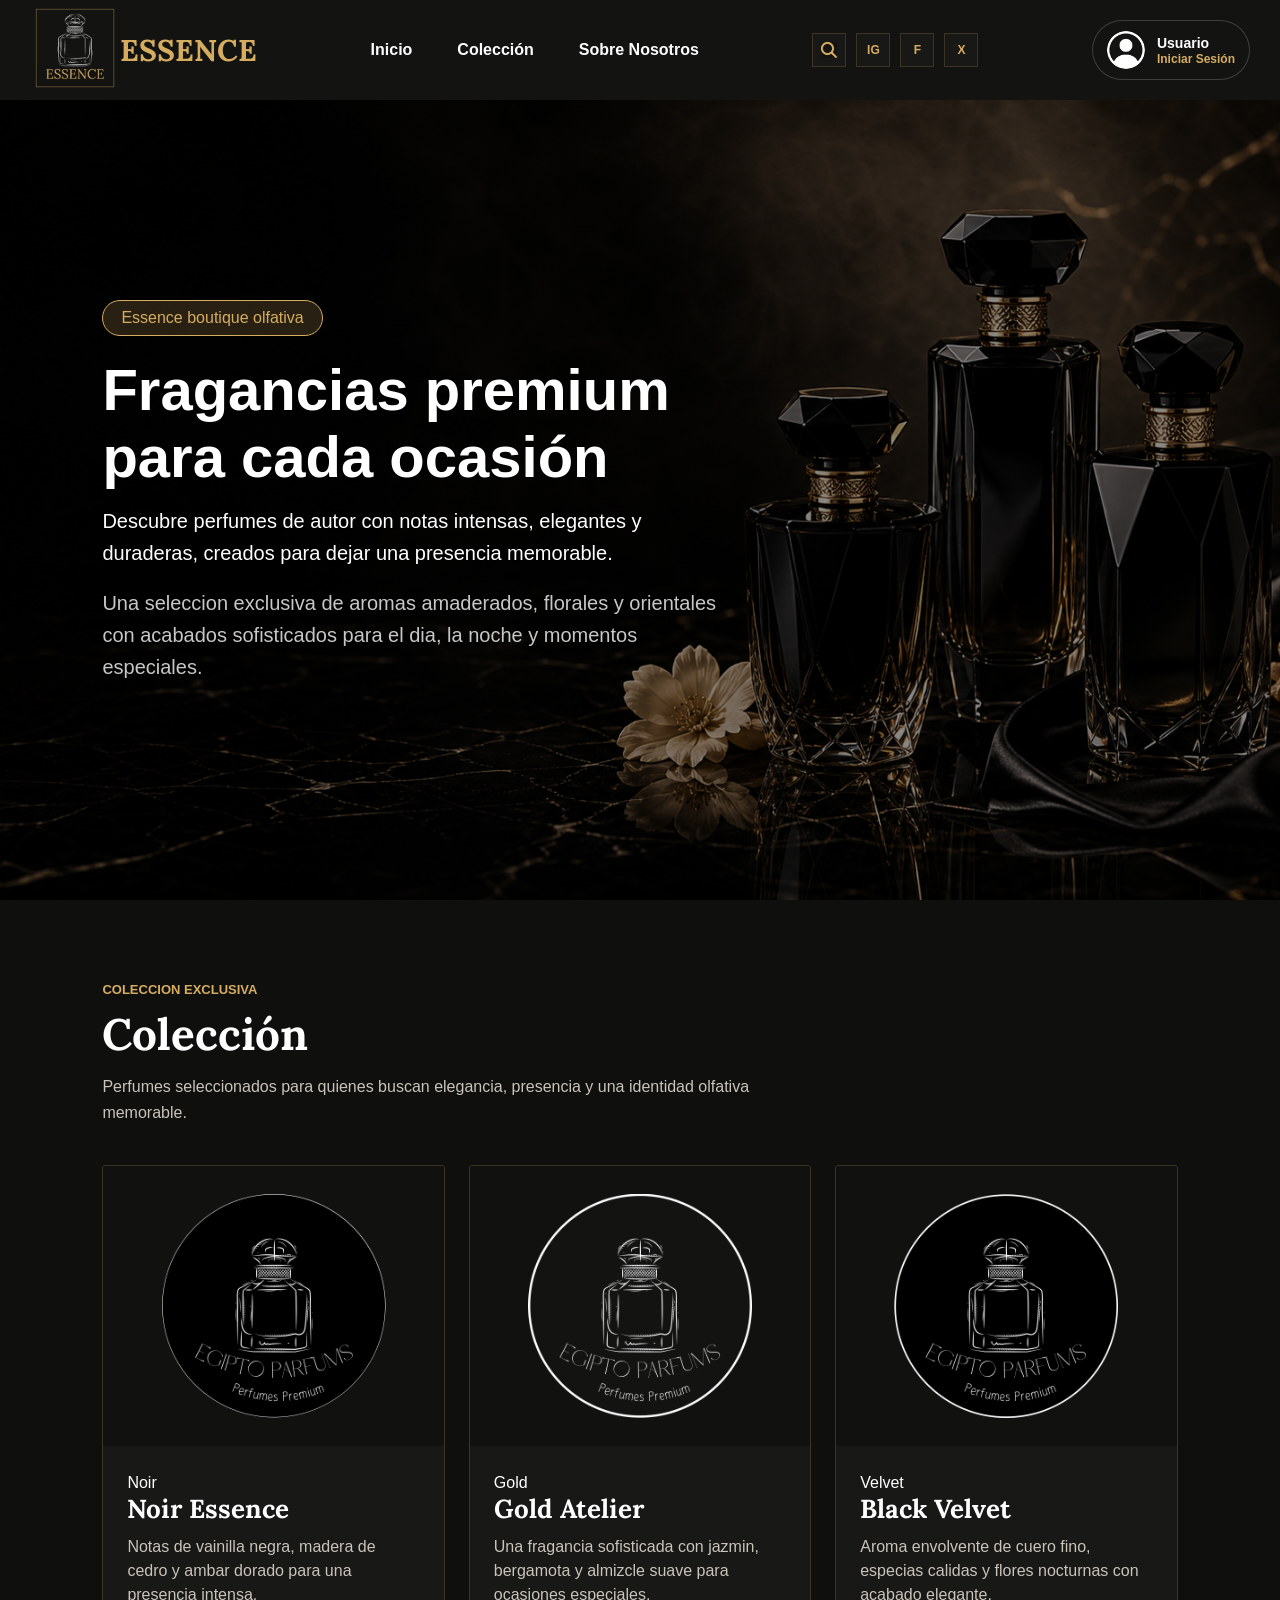
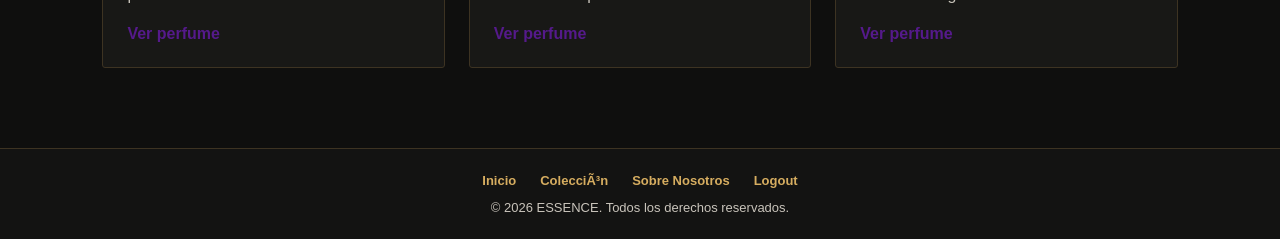
==== src/main/webapp/contacto.html @ ef6ab477 "first commit" ====
<!DOCTYPE html>
<html lang="en">
<head>
    <meta charset="UTF-8">
    <meta name="viewport" content="width=device-width, initial-scale=1.0">
    <title>Mahmoud Parfums</title>
    <link rel="stylesheet" href="css/style.css">
    <link rel="preconnect" href="https://fonts.googleapis.com">
    <link rel="preconnect" href="https://fonts.gstatic.com" crossorigin>
    <link href="https://fonts.googleapis.com/css2?family=Lora:ital,wght@0,400..700;1,400..700&display=swap" rel="stylesheet">
</head>
<body>
    
    <header>
        <nav>
            <div class="logo">
                <a href="">
                    <img src="assets/logo.png">
                </a>
                <a href=""><h2>ESSENCE</h2></a>
            </div>
            <div class="nav-links">
                <a href="">Inicio</a>
                <a href="">Colección</a>
                <a href="">Sobre Nosotros</a>
            </div>
            <div class="top-icons">
                <a href="https://www.google.com" aria-label="Buscar en Google">
                    <img src="assets/lupa.png" alt="Buscar" class="search-icon">
                </a>
                <a href="https://www.instagram.com" aria-label="Instagram">IG</a>
                <a href="https://www.facebook.com" aria-label="Facebook">F</a>
                <a href="https://www.x.com" aria-label="X">X</a>
            </div>
            <div class="perfil">
                <img src="assets/IconoPerfil.png" alt="Icono de perfil">
                <div class="perfil-info">
                    <h4>Usuario</h4>
                    <a href="login.html">Iniciar Sesión</a>
                </div>
            </div>
        </nav>

        <section class="hero">
            <div class="hero-content">
                <div class="tag">
                    Essence boutique olfativa
                </div>

                <h1>Fragancias premium para cada ocasión</h1>

                <p>
                    Descubre perfumes de autor con notas intensas, elegantes y duraderas, creados para dejar una presencia memorable.
                </p>

                <p style="color: #ffffffc7;">
                    Una seleccion exclusiva de aromas amaderados, florales y orientales con acabados sofisticados para el dia, la noche y momentos especiales.
                </p>

            </div>
        </section>
    </header>

    <main>
        <section class="coleccion" id="coleccion">
            <div class="section-title">
                <span>Coleccion exclusiva</span>
                <h2>Colección</h2>
                <p>Perfumes seleccionados para quienes buscan elegancia, presencia y una identidad olfativa memorable.</p>
            </div>

            <div class="cards-coleccion">
                <article class="card-perfume">
                    <img src="assets/LogoPerfume.png" alt="Perfume Noir Essence">
                    <div class="card-info">
                        <span>Noir</span>
                        <h3>Noir Essence</h3>
                        <p>Notas de vainilla negra, madera de cedro y ambar dorado para una presencia intensa.</p>
                        <a href="">Ver perfume</a>
                    </div>
                </article>

                <article class="card-perfume">
                    <img src="assets/LogoPerfume1.png" alt="Perfume Gold Atelier">
                    <div class="card-info">
                        <span>Gold</span>
                        <h3>Gold Atelier</h3>
                        <p>Una fragancia sofisticada con jazmin, bergamota y almizcle suave para ocasiones especiales.</p>
                        <a href="">Ver perfume</a>
                    </div>
                </article>

                <article class="card-perfume">
                    <img src="assets/LogoPerfume (1).png" alt="Perfume Black Velvet">
                    <div class="card-info">
                        <span>Velvet</span>
                        <h3>Black Velvet</h3>
                        <p>Aroma envolvente de cuero fino, especias calidas y flores nocturnas con acabado elegante.</p>
                        <a href="">Ver perfume</a>
                    </div>
                </article>
            </div>
        </section>
    </main>

    <footer class="footer">
        <div class="footer-menu">
            <a href="index.html">Inicio</a>
            <a href="index.html#coleccion">ColecciÃ³n</a>
            <a href="contacto.html">Sobre Nosotros</a>
            <a href="login.html">Logout</a>
        </div>
        <p>&copy; 2026 ESSENCE. Todos los derechos reservados.</p>
    </footer>
</body>
</html>
---- src/main/webapp/css/style.css ----
* {
  margin: 0;
  padding: 0;
  box-sizing: border-box;
}

body {
  font-family: Verdana, Geneva, Tahoma, sans-serif;
}

nav {
  display: flex;
  flex-direction: row;
  align-items: center;
  justify-content: space-between;

  width: 100%;
  height: 100px;
  background-color: #131312;
  position: relative;
  padding: 30px;
}

a {
  text-decoration: none;
  font-weight: bold;
}

.logo {
  display: flex;
  align-items: center;
}
.logo img {
  width: 90px;
  object-fit: contain;
}
.logo h2 {
  font-family: "Lora";
  color: #d6ad60;
  font-size: 30px;
}

.nav-links {
  list-style: none;
  display: flex;
  gap: 45px;
  margin: 0;
  padding: 0;
}

.nav-links a {
  color: white;
  
}

.top-icons {
  display: flex;
  align-items: center;
  gap: 10px;
}

.top-icons a {
  width: 34px;
  height: 34px;
  display: flex;
  align-items: center;
  justify-content: center;
  color: #d6ad60;
  border: 1px solid #3d3322;
  background-color: #181816;
  font-size: 12px;
}

.search-icon {
  width: 16px;
  height: 16px;
  object-fit: contain;
}


.perfil {
  display: flex;
  flex-direction: row;
  align-items: center;
  gap: 12px;
  min-width: 150px;
  padding: 10px 14px;
  border: 1px solid #ffffff2e;
  border-radius: 999px;
  background-color: #131312;
}

.perfil img {
  width: 38px;
  height: 38px;
  object-fit: contain;
  border-radius: 50%;
  background-color: #131312;
}

.perfil-info {
  display: flex;
  flex-direction: column;
  gap: 3px;
  line-height: 1;
}

.perfil-info h4 {
  color: white;
  font-size: 14px;
}

.perfil-info a {
  color: #d6ad60;
  font-size: 12px;
  font-weight: bold;
}

.hero {
  min-height: calc(100vh - 100px);

  background-image: linear-gradient(#00000073, #00000073),
                    url("../assets/banner-perfumes-negros-elegantes.png");
  background-size: cover;
  background-position: center;

  display: flex;
  align-items: center;
  justify-content: flex-start;

  color: white;
  text-align: left;
  padding: 0 8%;
}

.hero-content {
  max-width: 620px;
  padding: 20px 0;
}

.tag {
  display: inline-block;
  padding: 8px 18px;
  margin-bottom: 20px;

  color: #d6ad60;
  border: 1px solid #d6ad60;
  border-radius: 999px;
  background-color: #d6ad602e;
}

.hero h1 {
  font-size: 58px;
  margin-bottom: 15px;
}

.hero p {
  font-size: 20px;
  line-height: 1.6;
  margin-bottom: 18px;
}

.coleccion {
  padding: 80px 8%;
  background-color: #0f0f0e;
  color: white;
}

.section-title {
  max-width: 680px;
  margin-bottom: 40px;
}

.section-title span {
  color: #d6ad60;
  font-weight: bold;
  text-transform: uppercase;
  font-size: 13px;
}

.section-title h2 {
  font-family: "Lora";
  font-size: 44px;
  margin: 8px 0 12px;
}

.section-title p {
  color: #c9c4bb;
  line-height: 1.6;
}

.cards-coleccion {
  display: grid;
  grid-template-columns: repeat(3, 1fr);
  gap: 24px;
}

.card-perfume {
  background-color: #181816;
  border: 1px solid #3d3322;
  border-radius: 3px;
  overflow: hidden;
}

.card-perfume img {
  width: 100%;
  height: 280px;
  object-fit: contain;
  padding: 28px;
  background-color: #111110;
}

.card-info {
  padding: 24px;
}

.card-info h3 {
  font-family: "Lora";
  font-size: 26px;
  margin-bottom: 10px;
}

.card-info p {
  color: #c9c4bb;
  line-height: 1.5;
  margin-bottom: 18px;
}

.card-compra {
  display: flex;
  align-items: center;
  justify-content: space-between;
  gap: 16px;
}

.card-compra .precio {
  margin-bottom: 0;
  color: #d6ad60;
  font-size: 20px;
  font-weight: bold;
}

.card-compra button {
  padding: 10px 18px;
  color: #131312;
  border: none;
  background-color: #d6ad60;
  font-weight: bold;
  cursor: pointer;
}

.footer {
  padding: 24px 8%;
  color: #c9c4bb;
  background-color: #131312;
  border-top: 1px solid #3d3322;
  text-align: center;
}

.footer-menu {
  display: flex;
  justify-content: center;
  gap: 24px;
  margin-bottom: 12px;
  flex-wrap: wrap;
}

.footer-menu a {
  color: #d6ad60;
  font-size: 13px;
}

.footer p {
  font-size: 13px;
}
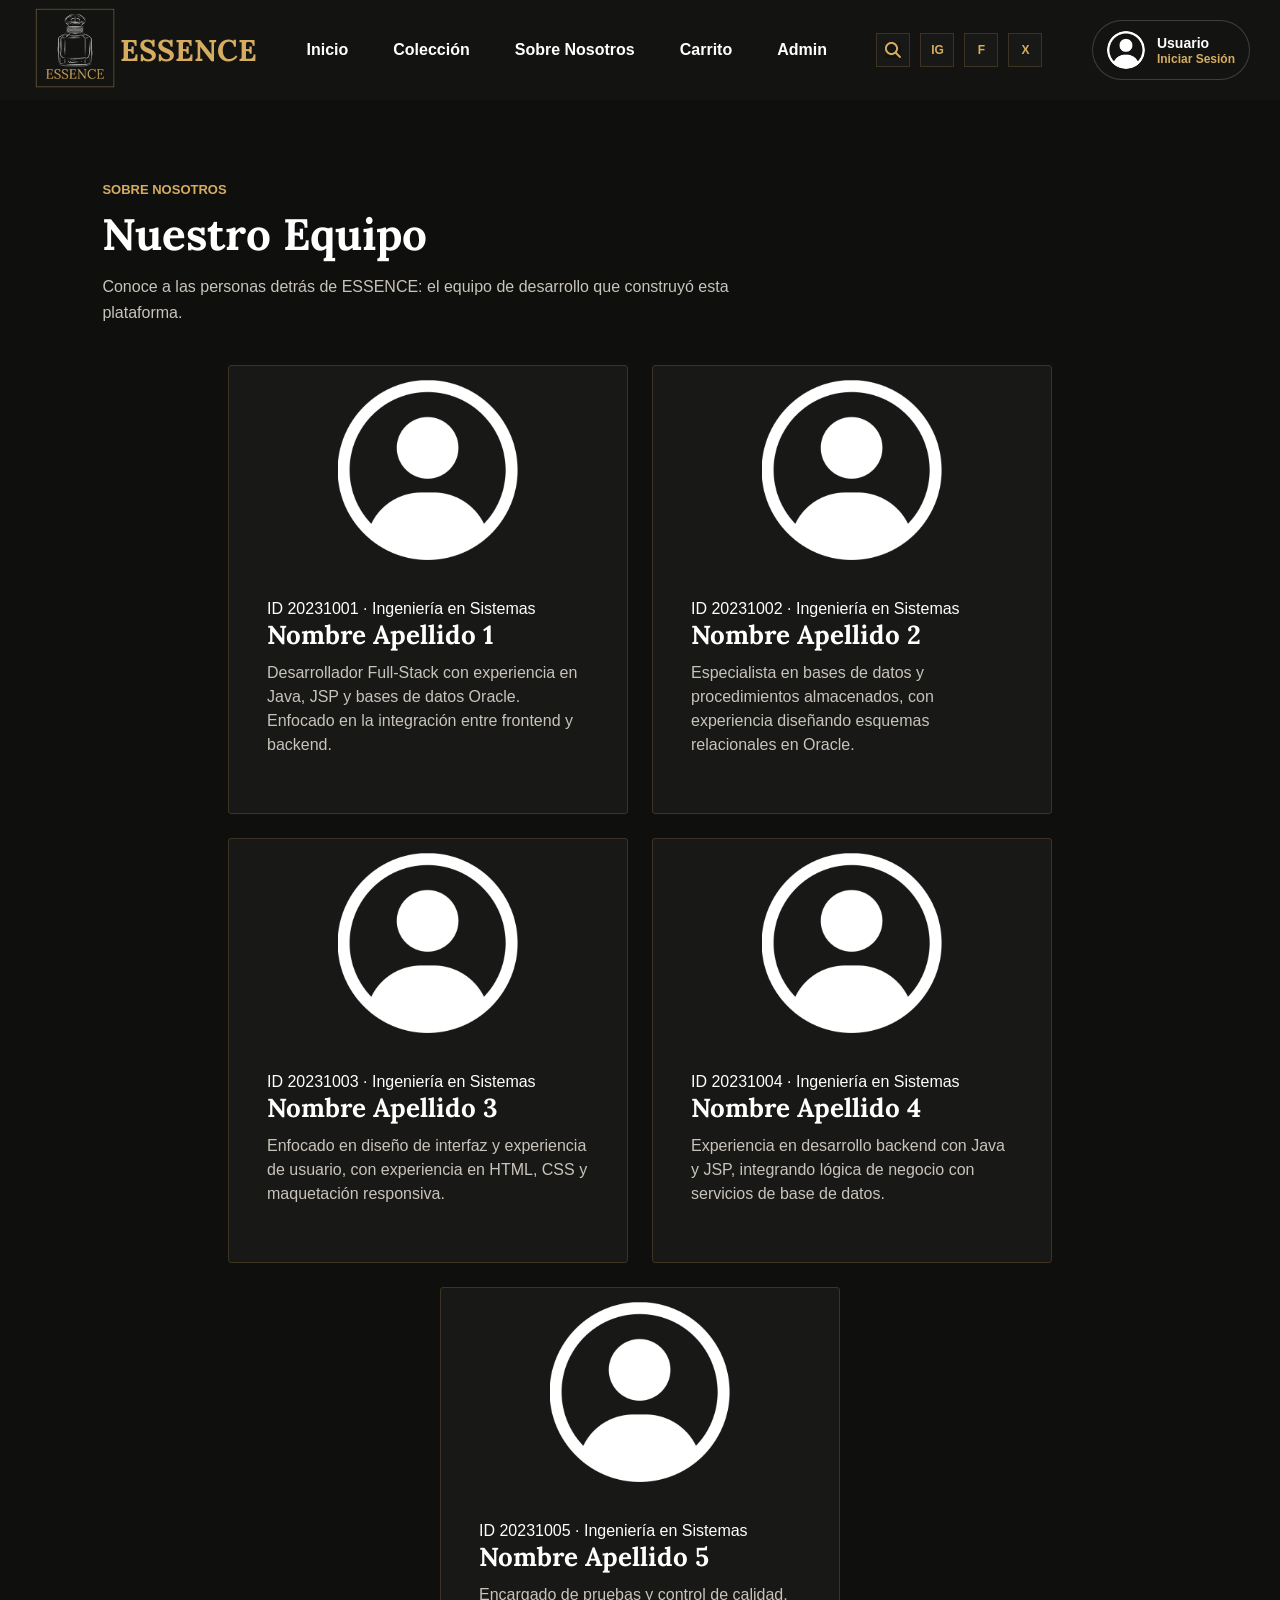
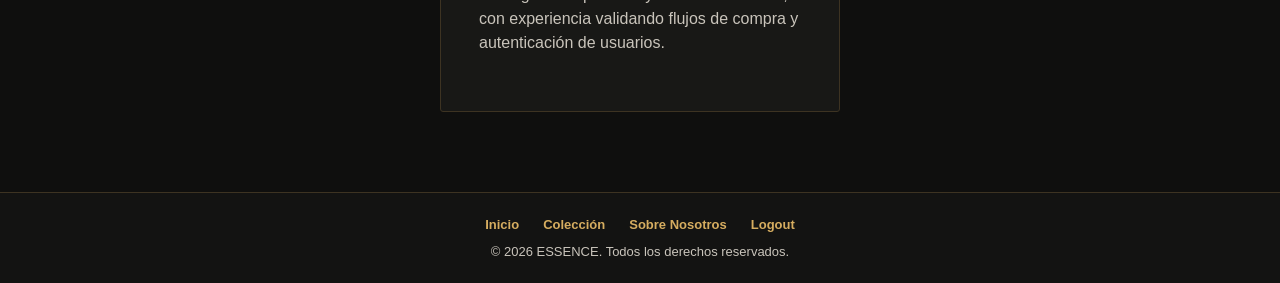
==== commit bfe3c537: "final final" ====
--- a/src/main/webapp/contacto.html
+++ b/src/main/webapp/contacto.html
@@ -14,23 +14,25 @@
     <header>
         <nav>
             <div class="logo">
-                <a href="">
+                <a href="index.jsp">
                     <img src="assets/logo.png">
                 </a>
-                <a href=""><h2>ESSENCE</h2></a>
+                <a href="index.jsp"><h2>ESSENCE</h2></a>
             </div>
             <div class="nav-links">
-                <a href="">Inicio</a>
-                <a href="">Colección</a>
-                <a href="">Sobre Nosotros</a>
+                <a href="index.jsp">Inicio</a>
+                <a href="productos.jsp">Colección</a>
+                <a href="contacto.html">Sobre Nosotros</a>
+                <a href="carrito.jsp">Carrito</a>
+                <a href="admin.jsp">Admin</a>
             </div>
             <div class="top-icons">
-                <a href="https://www.google.com" aria-label="Buscar en Google">
+                <a href="https://www.google.com">
                     <img src="assets/lupa.png" alt="Buscar" class="search-icon">
                 </a>
-                <a href="https://www.instagram.com" aria-label="Instagram">IG</a>
-                <a href="https://www.facebook.com" aria-label="Facebook">F</a>
-                <a href="https://www.x.com" aria-label="X">X</a>
+                <a href="https://www.instagram.com">IG</a>
+                <a href="https://www.facebook.com">F</a>
+                <a href="https://www.x.com">X</a>
             </div>
             <div class="perfil">
                 <img src="assets/IconoPerfil.png" alt="Icono de perfil">
@@ -40,63 +42,59 @@
                 </div>
             </div>
         </nav>
-
-        <section class="hero">
-            <div class="hero-content">
-                <div class="tag">
-                    Essence boutique olfativa
-                </div>
-
-                <h1>Fragancias premium para cada ocasión</h1>
-
-                <p>
-                    Descubre perfumes de autor con notas intensas, elegantes y duraderas, creados para dejar una presencia memorable.
-                </p>
-
-                <p style="color: #ffffffc7;">
-                    Una seleccion exclusiva de aromas amaderados, florales y orientales con acabados sofisticados para el dia, la noche y momentos especiales.
-                </p>
-
-            </div>
-        </section>
     </header>
 
     <main>
-        <section class="coleccion" id="coleccion">
+        <section class="coleccion">
             <div class="section-title">
-                <span>Coleccion exclusiva</span>
-                <h2>Colección</h2>
-                <p>Perfumes seleccionados para quienes buscan elegancia, presencia y una identidad olfativa memorable.</p>
+                <span>Sobre Nosotros</span>
+                <h2>Nuestro Equipo</h2>
+                <p>Conoce a las personas detrás de ESSENCE: el equipo de desarrollo que construyó esta plataforma.</p>
             </div>
 
-            <div class="cards-coleccion">
-                <article class="card-perfume">
-                    <img src="assets/LogoPerfume.png" alt="Perfume Noir Essence">
+            <div class="cards-coleccion-perfiles">
+                <article class="cards-perfiles">
+                    <img src="assets/IconoPerfil.png" alt="Foto de Nombre Apellido 1">
                     <div class="card-info">
-                        <span>Noir</span>
-                        <h3>Noir Essence</h3>
-                        <p>Notas de vainilla negra, madera de cedro y ambar dorado para una presencia intensa.</p>
-                        <a href="">Ver perfume</a>
+                        <span>ID 20231001 · Ingeniería en Sistemas</span>
+                        <h3>Nombre Apellido 1</h3>
+                        <p>Desarrollador Full-Stack con experiencia en Java, JSP y bases de datos Oracle. Enfocado en la integración entre frontend y backend.</p>
                     </div>
                 </article>
 
-                <article class="card-perfume">
-                    <img src="assets/LogoPerfume1.png" alt="Perfume Gold Atelier">
+                <article class="cards-perfiles">
+                    <img src="assets/IconoPerfil.png" alt="Foto de Nombre Apellido 2">
                     <div class="card-info">
-                        <span>Gold</span>
-                        <h3>Gold Atelier</h3>
-                        <p>Una fragancia sofisticada con jazmin, bergamota y almizcle suave para ocasiones especiales.</p>
-                        <a href="">Ver perfume</a>
+                        <span>ID 20231002 · Ingeniería en Sistemas</span>
+                        <h3>Nombre Apellido 2</h3>
+                        <p>Especialista en bases de datos y procedimientos almacenados, con experiencia diseñando esquemas relacionales en Oracle.</p>
                     </div>
                 </article>
 
-                <article class="card-perfume">
-                    <img src="assets/LogoPerfume (1).png" alt="Perfume Black Velvet">
+                <article class="cards-perfiles">
+                    <img src="assets/IconoPerfil.png" alt="Foto de Nombre Apellido 3">
                     <div class="card-info">
-                        <span>Velvet</span>
-                        <h3>Black Velvet</h3>
-                        <p>Aroma envolvente de cuero fino, especias calidas y flores nocturnas con acabado elegante.</p>
-                        <a href="">Ver perfume</a>
+                        <span>ID 20231003 · Ingeniería en Sistemas</span>
+                        <h3>Nombre Apellido 3</h3>
+                        <p>Enfocado en diseño de interfaz y experiencia de usuario, con experiencia en HTML, CSS y maquetación responsiva.</p>
+                    </div>
+                </article>
+
+                <article class="cards-perfiles">
+                    <img src="assets/IconoPerfil.png" alt="Foto de Nombre Apellido 4">
+                    <div class="card-info">
+                        <span>ID 20231004 · Ingeniería en Sistemas</span>
+                        <h3>Nombre Apellido 4</h3>
+                        <p>Experiencia en desarrollo backend con Java y JSP, integrando lógica de negocio con servicios de base de datos.</p>
+                    </div>
+                </article>
+
+                <article class="cards-perfiles">
+                    <img src="assets/IconoPerfil.png" alt="Foto de Nombre Apellido 5">
+                    <div class="card-info">
+                        <span>ID 20231005 · Ingeniería en Sistemas</span>
+                        <h3>Nombre Apellido 5</h3>
+                        <p>Encargado de pruebas y control de calidad, con experiencia validando flujos de compra y autenticación de usuarios.</p>
                     </div>
                 </article>
             </div>
@@ -105,10 +103,10 @@
 
     <footer class="footer">
         <div class="footer-menu">
-            <a href="index.html">Inicio</a>
-            <a href="index.html#coleccion">ColecciÃ³n</a>
+            <a href="index.jsp">Inicio</a>
+            <a href="productos.jsp">Colección</a>
             <a href="contacto.html">Sobre Nosotros</a>
-            <a href="login.html">Logout</a>
+            <a href="logout.jsp">Logout</a>
         </div>
         <p>&copy; 2026 ESSENCE. Todos los derechos reservados.</p>
     </footer>
--- a/src/main/webapp/css/style.css
+++ b/src/main/webapp/css/style.css
@@ -7,7 +7,9 @@
 body {
   font-family: Verdana, Geneva, Tahoma, sans-serif;
 }
-
+/* ------------------------------------------------------------------------
+    SECCIÓN DE NAVEGACIÓN
+    -----------------------------------------------------------------------*/
 nav {
   display: flex;
   flex-direction: row;
@@ -116,6 +118,10 @@
   font-weight: bold;
 }
 
+/* ------------------------------------------------------------------------
+    HERO
+    -----------------------------------------------------------------------*/
+
 .hero {
   min-height: calc(100vh - 100px);
 
@@ -159,6 +165,11 @@
   line-height: 1.6;
   margin-bottom: 18px;
 }
+
+
+/* ------------------------------------------------------------------------
+    SECCIÓN DE COLECCIÓN DE PRODUCTOS
+    -----------------------------------------------------------------------*/
 
 .coleccion {
   padding: 80px 8%;
@@ -204,8 +215,8 @@
 
 .card-perfume img {
   width: 100%;
-  height: 280px;
-  object-fit: contain;
+  height: 280;
+  object-fit: cover;
   padding: 28px;
   background-color: #111110;
 }
@@ -249,6 +260,340 @@
   cursor: pointer;
 }
 
+
+/* ------------------------------------------------------------------------
+    COLECCIÓN DE CARDS DE LOS INTEGRANTES DEL PROYECTO
+    -----------------------------------------------------------------------*/
+
+.cards-coleccion-perfiles {
+    display: flex;
+    flex-wrap: wrap;
+    justify-content: center;
+    gap: 24px;
+}
+.cards-perfiles {
+    flex: 0 0 400px;
+    background-color: #181816;
+    border: 1px solid #3d3322;
+    border-radius: 3px;
+    padding: 14px;
+}
+.cards-perfiles img {
+    width: 180px;
+    height: 180px;
+    object-fit: cover;
+    display: block;
+    margin: 0 auto 16px;
+}
+
+
+/* ------------------------------------------------------------------------
+    SECCIÓN DE NOTICIAS
+    -----------------------------------------------------------------------*/
+
+.news {
+  background-color: #1b1b19;
+  color: white;
+  padding: 80px 8%;
+}
+
+.news-collection {
+  display: grid;
+  grid-template-columns: repeat(3, 1fr);
+  gap: 24px;
+}
+.news-cards {
+  display: flex;
+  flex-direction: column;
+  background-color: #181816;
+  border: 1px solid #3d3322;
+  border-radius: 3px;
+  overflow: hidden;
+}
+.news-info {
+  display: flex;
+  flex-direction: column;
+  flex: 1;
+  padding: 20px;
+}
+.news-info span {
+  color: #d6ad60;
+  font-weight: bold;
+  text-transform: uppercase;
+  font-size: 13px;
+}
+.news-info h3 {
+  font-family: "Lora";
+  font-size: 21px;
+  line-height: 1.3;
+  margin: 10px 0 12px;
+}
+
+.news-info p {
+  color: #c9c4bb;
+  line-height: 1.5;
+  font-size: 14px;
+  margin-bottom: 18px;
+}
+.news-cards img {
+  height: 200px;
+  position: relative;
+  object-fit: cover;
+}
+.news-info a {
+  color: #d6ad60;
+  font-weight: bold;
+  font-size: 13px;
+  margin-top: auto;
+}
+
+/* ------------------------------------------------------------------------
+    SECCION DE CARRITO DE COMPRAS
+    -----------------------------------------------------------------------*/
+
+.cart {
+  height: 100vh;
+  background-color: #0f0f0e;
+  color: white;
+  padding: 80px 8%;
+}
+
+.cart-body {
+  display: grid;
+  grid-template-columns: 2fr 1fr;
+  gap: 24px;
+  align-items: start;
+}
+
+.cart-items {
+  display: flex;
+  flex-direction: column;
+  gap: 16px;
+}
+
+.cart-item {
+  display: flex;
+  align-items: center;
+  gap: 20px;
+  background-color: #181816;
+  border: 1px solid #3d3322;
+  border-radius: 3px;
+  padding: 20px;
+}
+
+.cart-item img {
+  width: 80px;
+  height: 80px;
+  object-fit: cover;
+  background-color: #111110;
+  border-radius: 2px;
+  padding: 8px;
+}
+
+.cart-item-info {
+  flex: 1;
+}
+
+.cart-item-info h3 {
+  font-family: "Lora";
+  font-size: 20px;
+  margin-bottom: 6px;
+}
+
+.cart-item-info p {
+  color: #c9c4bb;
+  font-size: 14px;
+  margin-bottom: 8px;
+}
+
+.cart-item-precio {
+  color: #d6ad60;
+  font-weight: bold;
+}
+
+.cart-item-qty {
+  display: flex;
+  align-items: center;
+  gap: 10px;
+}
+
+.cart-item-qty button {
+  width: 32px;
+  height: 32px;
+  background-color: #131312;
+  border: 1px solid #3d3322;
+  color: #d6ad60;
+  font-weight: bold;
+  cursor: pointer;
+}
+
+.cart-item-qty span {
+  min-width: 18px;
+  text-align: center;
+  font-weight: bold;
+}
+
+.cart-item-total {
+  display: flex;
+  flex-direction: column;
+  align-items: flex-end;
+  gap: 8px;
+}
+
+.cart-item-total strong {
+  font-size: 18px;
+}
+
+.cart-item-remove {
+  background: none;
+  border: none;
+  color: #e2726c;
+  font-size: 16px;
+  cursor: pointer;
+}
+
+.cart-resumen {
+  background-color: #181816;
+  border: 1px solid #3d3322;
+  border-radius: 3px;
+  padding: 28px;
+}
+
+.cart-resumen h3 {
+  font-family: "Lora";
+  font-size: 24px;
+  margin-bottom: 20px;
+}
+
+.resumen-linea {
+  display: flex;
+  justify-content: space-between;
+  padding: 10px 0;
+  border-bottom: 1px solid #3d3322;
+  color: #c9c4bb;
+}
+
+.resumen-total {
+  border-top: 1px solid #3d3322;
+  border-bottom: none;
+  margin-top: 4px;
+  padding-top: 16px;
+  font-size: 20px;
+  font-weight: bold;
+  color: #d6ad60;
+}
+
+.btn-pagar {
+  width: 100%;
+  padding: 14px;
+  margin-top: 20px;
+  background-color: #d6ad60;
+  color: #131312;
+  border: none;
+  border-radius: 2px;
+  font-weight: bold;
+  font-size: 15px;
+  cursor: pointer;
+}
+
+.cart-seguir {
+  display: block;
+  text-align: center;
+  margin-top: 14px;
+  color: #d6ad60;
+  font-size: 14px;
+}
+
+.cart-vacio,
+.cart-mensaje {
+  text-align: center;
+  padding: 60px 0;
+  color: #c9c4bb;
+}
+
+.cart-vacio a,
+.cart-mensaje a {
+  color: #d6ad60;
+  font-weight: bold;
+}
+
+/* ------------------------------------------------------------------------
+    SECCION DE ORDENES (ADMIN)
+    -----------------------------------------------------------------------*/
+
+.ordenes-lista {
+  display: flex;
+  flex-direction: column;
+  gap: 16px;
+}
+
+.orden-card {
+  background-color: #181816;
+  border: 1px solid #3d3322;
+  border-radius: 3px;
+  padding: 24px;
+}
+
+.orden-header {
+  display: flex;
+  justify-content: space-between;
+  align-items: flex-start;
+  border-bottom: 1px solid #3d3322;
+  padding-bottom: 16px;
+  margin-bottom: 16px;
+}
+
+.orden-id {
+  display: block;
+  color: #d6ad60;
+  font-weight: bold;
+  text-transform: uppercase;
+  font-size: 12px;
+  margin-bottom: 4px;
+}
+
+.orden-header h3 {
+  font-family: "Lora";
+  font-size: 22px;
+}
+
+.orden-fecha {
+  display: block;
+  color: #c9c4bb;
+  font-size: 13px;
+  margin-top: 4px;
+}
+
+.orden-total {
+  display: flex;
+  flex-direction: column;
+  align-items: flex-end;
+  gap: 4px;
+  color: #c9c4bb;
+  font-size: 13px;
+}
+
+.orden-total strong {
+  color: #d6ad60;
+  font-size: 22px;
+}
+
+.orden-items {
+  display: flex;
+  flex-direction: column;
+  gap: 8px;
+}
+
+.orden-item-linea {
+  display: flex;
+  justify-content: space-between;
+  color: #c9c4bb;
+  font-size: 14px;
+}
+
+/* ------------------------------------------------------------------------
+    PIE DE PÁGINA
+    -----------------------------------------------------------------------*/
 .footer {
   padding: 24px 8%;
   color: #c9c4bb;
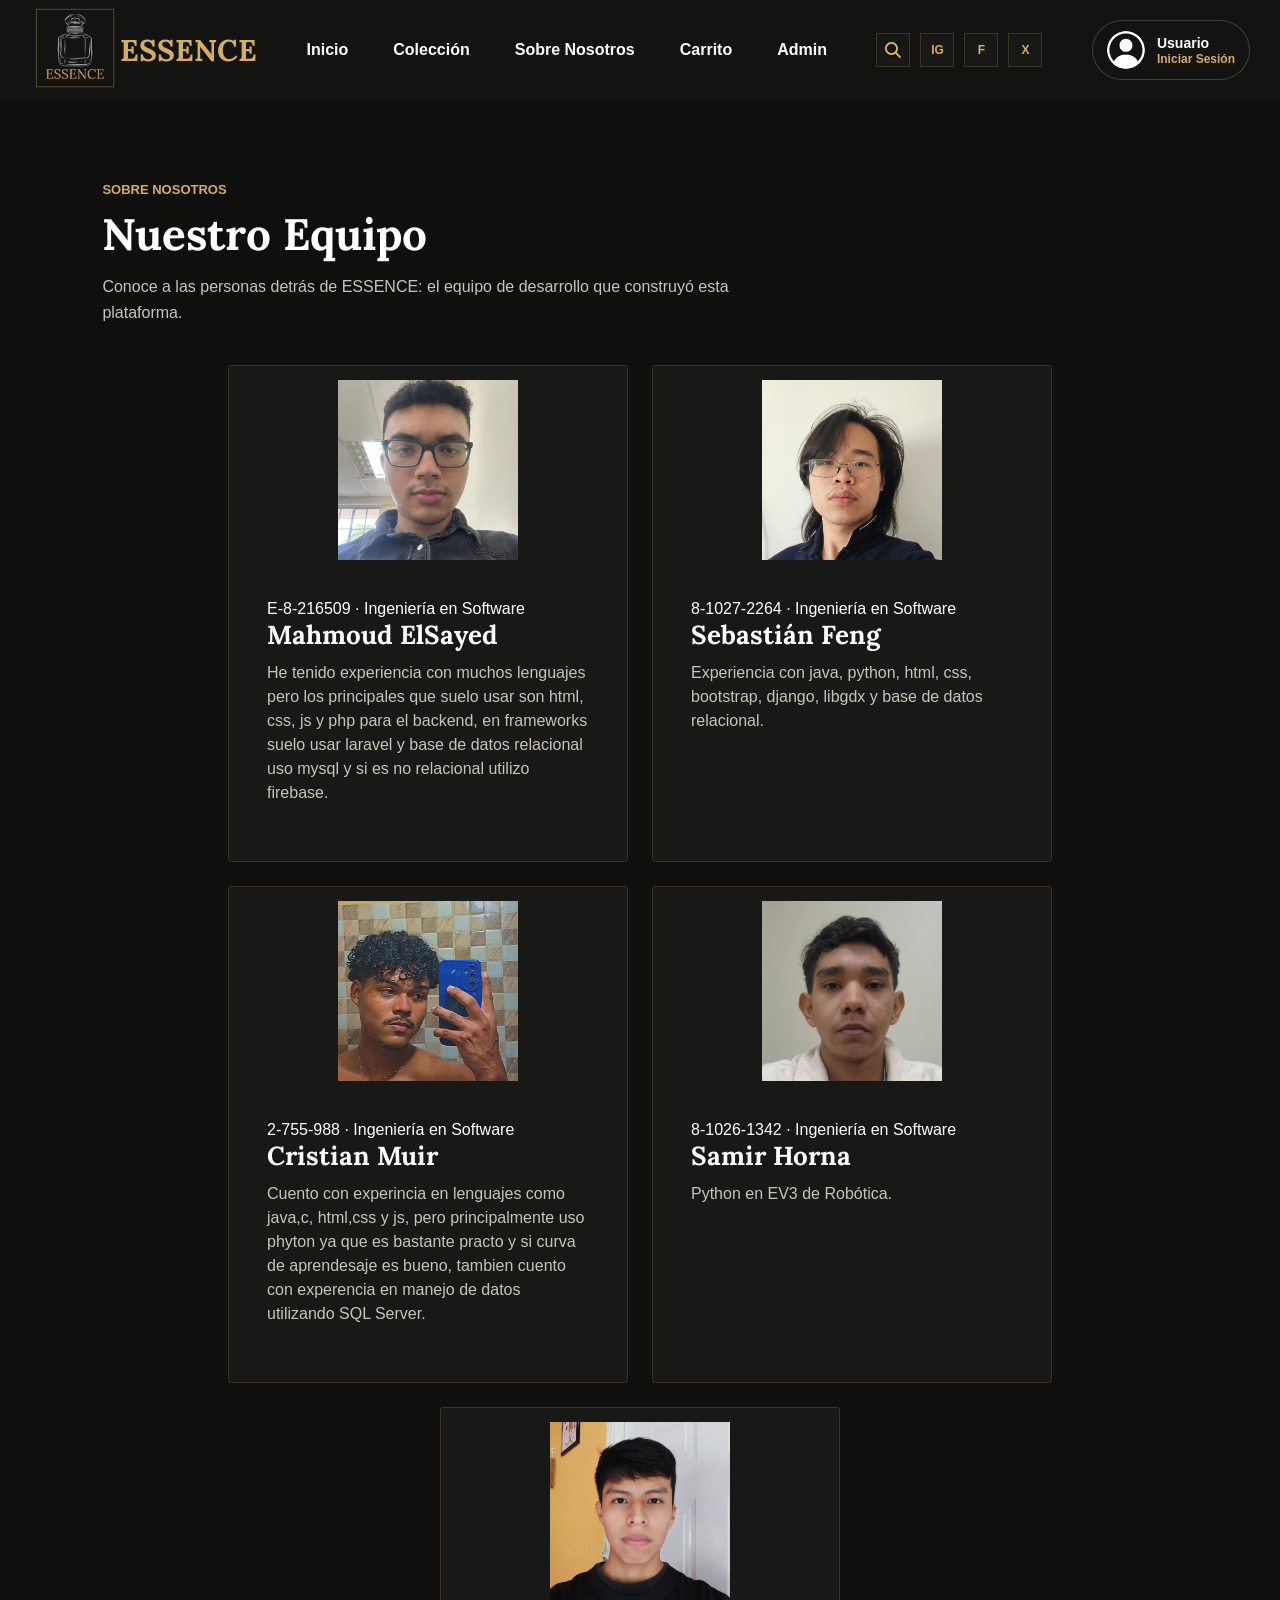
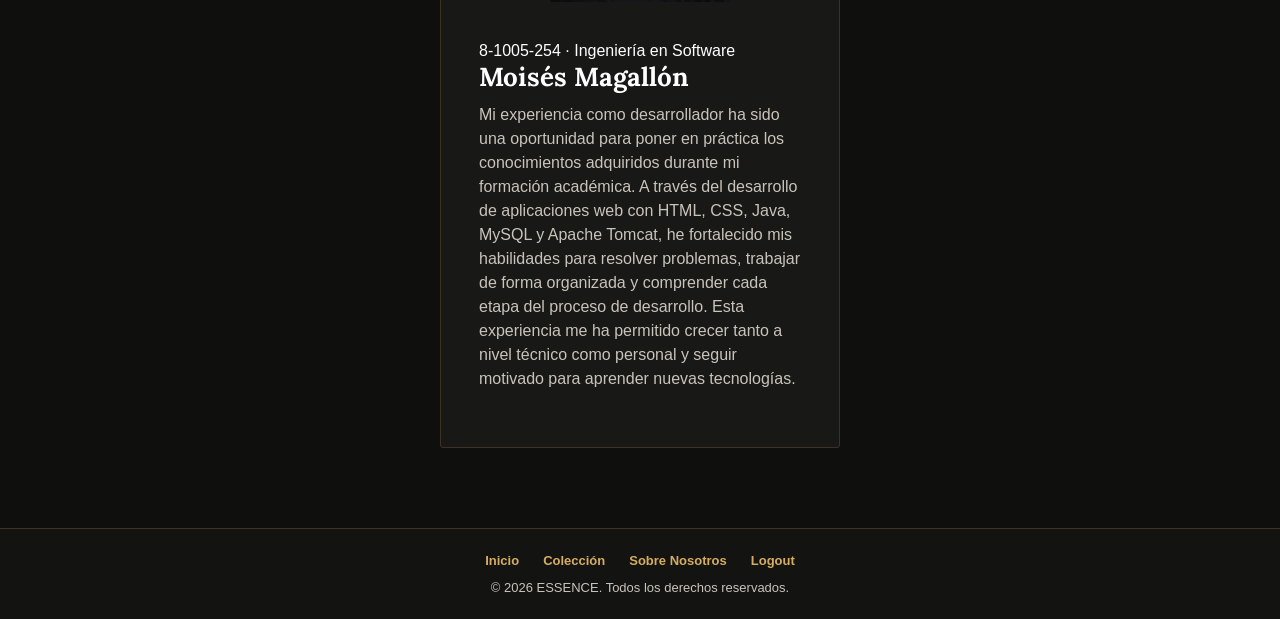
==== commit 10efe11d: "finalfinalfinal" ====
--- a/src/main/webapp/contacto.html
+++ b/src/main/webapp/contacto.html
@@ -54,47 +54,57 @@
 
             <div class="cards-coleccion-perfiles">
                 <article class="cards-perfiles">
-                    <img src="assets/IconoPerfil.png" alt="Foto de Nombre Apellido 1">
+                    <img src="assets/mahmoud.jpeg" alt="Mahmoud">
                     <div class="card-info">
-                        <span>ID 20231001 · Ingeniería en Sistemas</span>
-                        <h3>Nombre Apellido 1</h3>
-                        <p>Desarrollador Full-Stack con experiencia en Java, JSP y bases de datos Oracle. Enfocado en la integración entre frontend y backend.</p>
+                        <span>E-8-216509 · Ingeniería en Software</span>
+                        <h3>Mahmoud ElSayed</h3>
+                        <p>
+                            He tenido experiencia con muchos lenguajes pero los principales que suelo usar son html, css, js y php para el backend, en frameworks suelo usar laravel y base de datos relacional uso mysql y si es no relacional utilizo firebase.
+                        </p>
                     </div>
                 </article>
 
                 <article class="cards-perfiles">
-                    <img src="assets/IconoPerfil.png" alt="Foto de Nombre Apellido 2">
+                    <img src="assets/sebas.jpeg" alt="Sebastian">
                     <div class="card-info">
-                        <span>ID 20231002 · Ingeniería en Sistemas</span>
-                        <h3>Nombre Apellido 2</h3>
-                        <p>Especialista en bases de datos y procedimientos almacenados, con experiencia diseñando esquemas relacionales en Oracle.</p>
+                        <span>8-1027-2264 · Ingeniería en Software</span>
+                        <h3>Sebastián Feng</h3>
+                        <p>Experiencia con java, python, html, css, bootstrap, django, libgdx y base de datos relacional.</p>
                     </div>
                 </article>
 
                 <article class="cards-perfiles">
-                    <img src="assets/IconoPerfil.png" alt="Foto de Nombre Apellido 3">
+                    <img src="assets/cristian.jpeg" alt="Cristian">
                     <div class="card-info">
-                        <span>ID 20231003 · Ingeniería en Sistemas</span>
-                        <h3>Nombre Apellido 3</h3>
-                        <p>Enfocado en diseño de interfaz y experiencia de usuario, con experiencia en HTML, CSS y maquetación responsiva.</p>
+                        <span>2-755-988 · Ingeniería en Software</span>
+                        <h3>Cristian Muir</h3>
+                        <p>
+                            Cuento con experincia en lenguajes como java,c, html,css y js, pero principalmente uso phyton ya que es bastante practo y si curva de aprendesaje es bueno, tambien cuento con experencia en manejo de datos utilizando SQL Server.
+                        </p>
                     </div>
                 </article>
 
                 <article class="cards-perfiles">
-                    <img src="assets/IconoPerfil.png" alt="Foto de Nombre Apellido 4">
+                    <img src="assets/samir.jpg" alt="Samir">
                     <div class="card-info">
-                        <span>ID 20231004 · Ingeniería en Sistemas</span>
-                        <h3>Nombre Apellido 4</h3>
-                        <p>Experiencia en desarrollo backend con Java y JSP, integrando lógica de negocio con servicios de base de datos.</p>
+                        <span>8-1026-1342 · Ingeniería en Software</span>
+                        <h3>Samir Horna</h3>
+                        <p>
+                            Python en EV3 de Robótica.
+                        </p>
                     </div>
                 </article>
 
                 <article class="cards-perfiles">
-                    <img src="assets/IconoPerfil.png" alt="Foto de Nombre Apellido 5">
+                    <img src="assets/Moises.jpg" alt="Moises">
                     <div class="card-info">
-                        <span>ID 20231005 · Ingeniería en Sistemas</span>
-                        <h3>Nombre Apellido 5</h3>
-                        <p>Encargado de pruebas y control de calidad, con experiencia validando flujos de compra y autenticación de usuarios.</p>
+                        <span>8-1005-254 · Ingeniería en Software</span>
+                        <h3>Moisés Magallón</h3>
+                        <p>
+                            Mi experiencia como desarrollador ha sido una oportunidad para poner en práctica los conocimientos adquiridos durante mi formación académica. 
+                            A través del desarrollo de aplicaciones web con HTML, CSS, Java, MySQL y Apache Tomcat, he fortalecido mis habilidades para resolver problemas, trabajar de forma organizada y comprender cada etapa del proceso de desarrollo. 
+                            Esta experiencia me ha permitido crecer tanto a nivel técnico como personal y seguir motivado para aprender nuevas tecnologías.
+                        </p>
                     </div>
                 </article>
             </div>
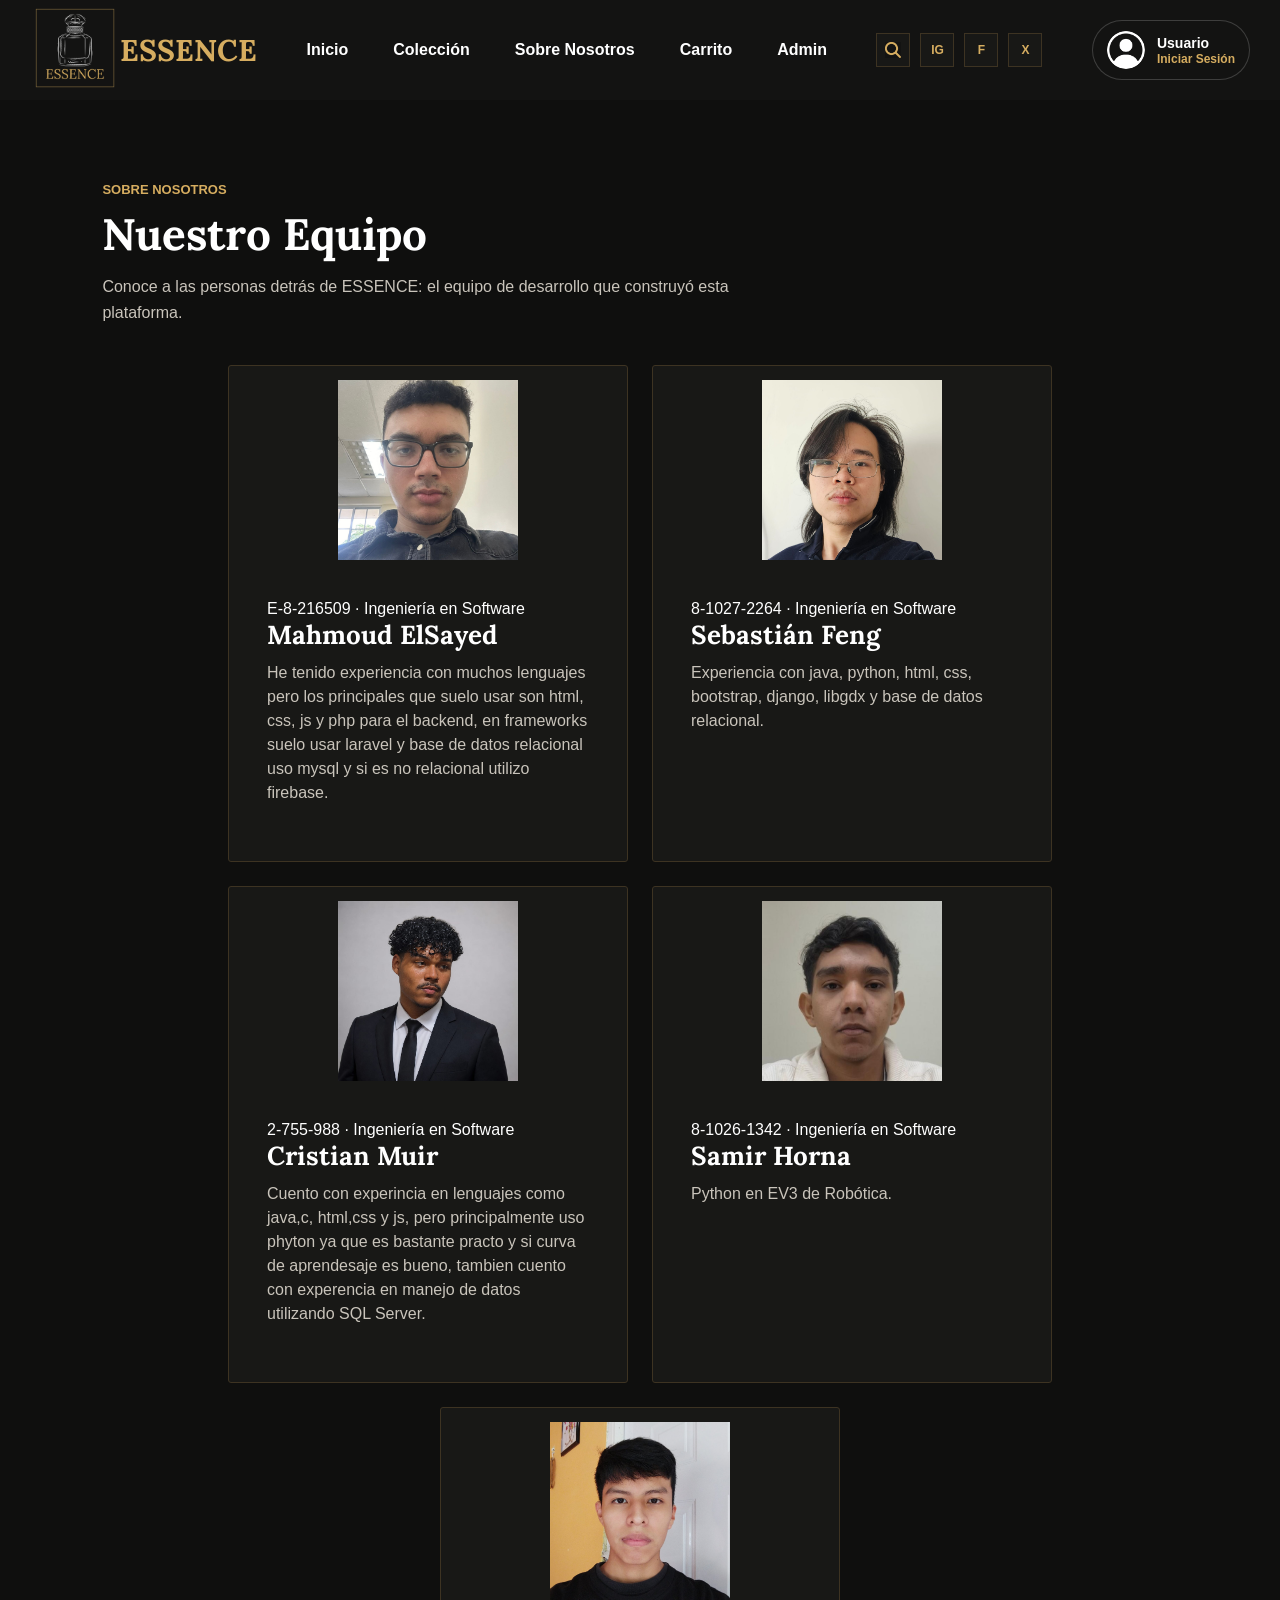
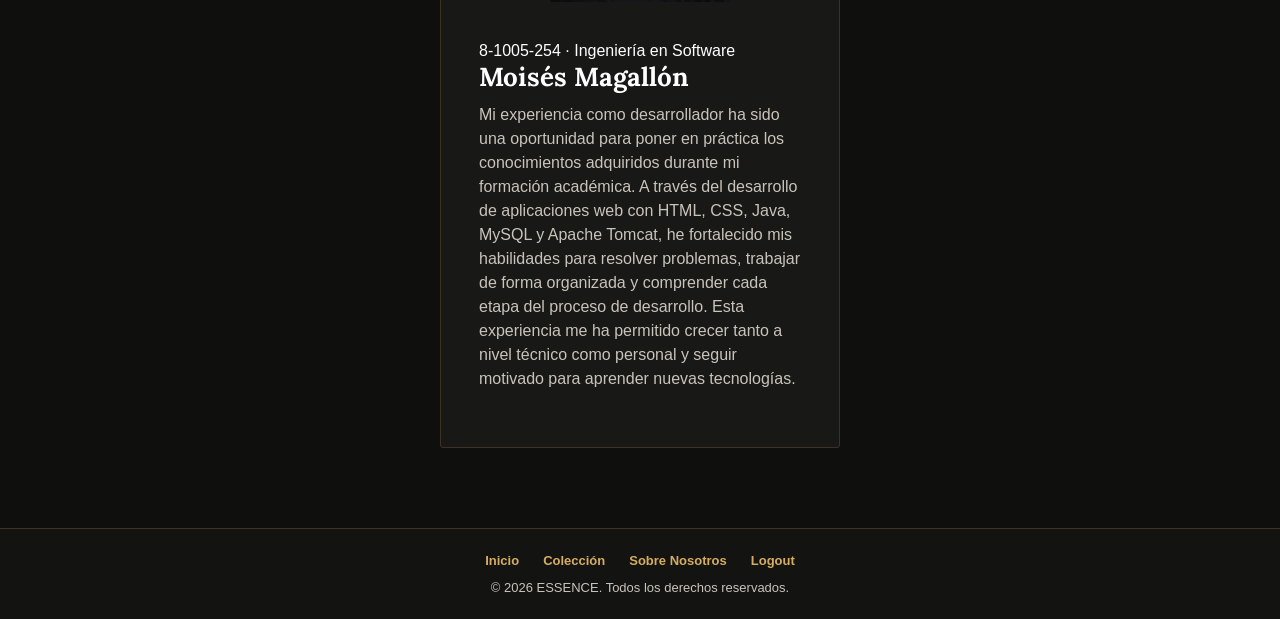
==== commit f4c5bc62: "fotov de cristian zzz" ====
--- a/src/main/webapp/contacto.html
+++ b/src/main/webapp/contacto.html
@@ -3,7 +3,7 @@
 <head>
     <meta charset="UTF-8">
     <meta name="viewport" content="width=device-width, initial-scale=1.0">
-    <title>Mahmoud Parfums</title>
+    <title>Sobre Nosotros</title>
     <link rel="stylesheet" href="css/style.css">
     <link rel="preconnect" href="https://fonts.googleapis.com">
     <link rel="preconnect" href="https://fonts.gstatic.com" crossorigin>
@@ -11,6 +11,7 @@
 </head>
 <body>
     
+    <!-- Banner superior: logo, menu de navegacion completo e iconos de busqueda/redes -->
     <header>
         <nav>
             <div class="logo">
@@ -44,6 +45,7 @@
         </nav>
     </header>
 
+    <!-- Contenido principal: una tarjeta por integrante del equipo (foto, cedula, carrera y experiencia) -->
     <main>
         <section class="coleccion">
             <div class="section-title">
@@ -74,7 +76,7 @@
                 </article>
 
                 <article class="cards-perfiles">
-                    <img src="assets/cristian.jpeg" alt="Cristian">
+                    <img src="assets/cristian2.jpeg" alt="Cristian">
                     <div class="card-info">
                         <span>2-755-988 · Ingeniería en Software</span>
                         <h3>Cristian Muir</h3>
@@ -111,6 +113,7 @@
         </section>
     </main>
 
+    <!-- Pie de pagina: version reducida del menu, copyright y logout -->
     <footer class="footer">
         <div class="footer-menu">
             <a href="index.jsp">Inicio</a>
--- a/src/main/webapp/css/style.css
+++ b/src/main/webapp/css/style.css
@@ -5,6 +5,8 @@
 }
 
 body {
+  min-height: 100vh;
+  background-color: #0f0f0e;
   font-family: Verdana, Geneva, Tahoma, sans-serif;
 }
 /* ------------------------------------------------------------------------
@@ -352,15 +354,14 @@
     -----------------------------------------------------------------------*/
 
 .cart {
-  height: 100vh;
   background-color: #0f0f0e;
   color: white;
-  padding: 80px 8%;
+  padding: 80px 8% 40px;
 }
 
 .cart-body {
   display: grid;
-  grid-template-columns: 2fr 1fr;
+  grid-template-columns: 1fr 1fr;
   gap: 24px;
   align-items: start;
 }
@@ -504,6 +505,97 @@
   font-size: 14px;
 }
 
+/* ------------------------------------------------------------------------
+    METODO DE ENVIO (parte del checkout del carrito)
+    -----------------------------------------------------------------------*/
+
+.cart-checkout-col {
+  display: flex;
+  flex-direction: column;
+  gap: 24px;
+}
+
+.cart-envio {
+  background-color: #181816;
+  border: 1px solid #3d3322;
+  border-radius: 3px;
+  padding: 24px;
+}
+
+.cart-envio h3 {
+  font-family: "Lora";
+  font-size: 22px;
+  margin-bottom: 16px;
+}
+
+.envio-opcion {
+  display: flex;
+  align-items: center;
+  gap: 12px;
+  padding: 14px;
+  margin-bottom: 12px;
+  border: 1px solid #3d3322;
+  border-radius: 3px;
+  cursor: pointer;
+}
+
+.envio-opcion input[type="radio"] {
+  width: 18px;
+  height: 18px;
+  accent-color: #d6ad60;
+}
+
+.envio-opcion-info {
+  flex: 1;
+  display: flex;
+  flex-direction: column;
+  gap: 4px;
+}
+
+.envio-opcion-info strong {
+  color: white;
+}
+
+.envio-opcion-info span {
+  color: #c9c4bb;
+  font-size: 13px;
+}
+
+.envio-opcion-costo {
+  color: #d6ad60;
+  font-weight: bold;
+}
+
+.cart-envio label {
+  display: block;
+  margin: 16px 0 6px;
+  color: #d6ad60;
+  font-size: 14px;
+  font-weight: bold;
+}
+
+.cart-envio input[type="text"],
+.cart-envio input[type="tel"],
+.cart-envio select {
+  width: 100%;
+  padding: 12px;
+  color: #f5f0e8;
+  border: 1px solid #4a4131;
+  border-radius: 3px;
+  background-color: #0f0f0e;
+  font-family: "Poppins", sans-serif;
+  outline: none;
+}
+
+.cart-envio input:focus,
+.cart-envio select:focus {
+  border-color: #d6ad60;
+}
+
+.campos-express {
+  display: none;
+}
+
 .cart-vacio,
 .cart-mensaje {
   text-align: center;
@@ -578,6 +670,17 @@
   font-size: 22px;
 }
 
+.orden-envio {
+  display: flex;
+  justify-content: space-between;
+  gap: 16px;
+  padding-bottom: 12px;
+  margin-bottom: 4px;
+  border-bottom: 1px dashed #3d3322;
+  color: #c9c4bb;
+  font-size: 13px;
+}
+
 .orden-items {
   display: flex;
   flex-direction: column;
